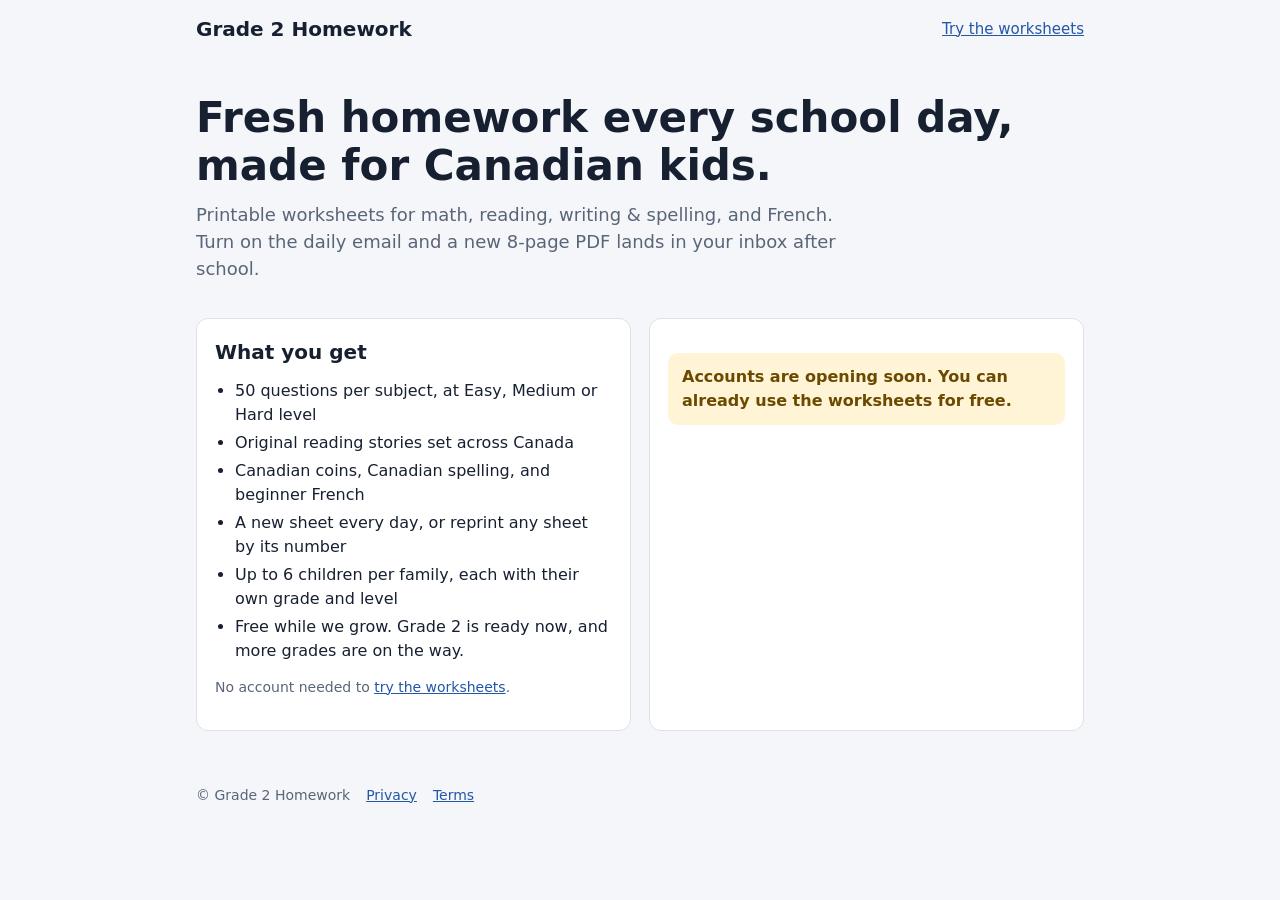
==== admin.html @ 97f7e4bf "Update website" ====
<!doctype html>
<html lang="en">
<head>
<meta charset="utf-8">
<meta name="viewport" content="width=device-width, initial-scale=1">
<meta http-equiv="Content-Security-Policy" content="default-src 'none'; script-src 'self'; style-src 'self'; img-src 'self' data:; connect-src https://*.supabase.co; base-uri 'none'; form-action 'none'">
<meta name="referrer" content="no-referrer">
<meta name="robots" content="noindex">
<title>Admin · Grade 2 Homework</title>
<link rel="stylesheet" href="assets/style.css">
</head>
<body data-page="admin">
<div class="wrap">
  <header class="top">
    <a class="brand" href="index.html">Grade 2 Homework</a>
    <nav><a href="app.html">My account</a></nav>
  </header>
  <section class="card">
    <h2>Customers</h2>
    <p class="msg" id="adminMsg" role="status"></p>
    <div class="stats" id="stats"></div>
    <div class="table-wrap"><table>
      <thead><tr><th>Email</th><th>Province</th><th>Signed up</th><th>Last login</th><th>Children</th><th>Daily on</th><th>Emails sent</th></tr></thead>
      <tbody id="users"></tbody>
    </table></div>
  </section>
</div>
<script src="config.js"></script>
<script src="assets/app.js"></script>
</body>
</html>
---- assets/style.css ----
:root {
  --bg: #f4f6f9; --panel: #fff; --ink: #172031; --soft: #5a6577; --line: #dde2ea;
  --accent: #2457a6; --accent-ink: #fff; --good: #1d7a46; --bad: #b42318; --warn-bg: #fff4d6; --warn-ink: #6b4a00;
  --radius: 12px;
}
@media (prefers-color-scheme: dark) {
  :root:not([data-theme="light"]) {
    --bg: #12161d; --panel: #1b212b; --ink: #e8ecf2; --soft: #a3adbd; --line: #2c3442;
    --accent: #7aa7ec; --accent-ink: #0e1420; --good: #5cc98b; --bad: #f2867c; --warn-bg: #3a2f12; --warn-ink: #f3d68b;
  }
}
* { box-sizing: border-box; }
html, body { margin: 0; }
body { background: var(--bg); color: var(--ink); font: 16px/1.5 system-ui, -apple-system, "Segoe UI", Roboto, Arial, sans-serif; }
a { color: var(--accent); }
.wrap { max-width: 920px; margin: 0 auto; padding: 0 16px; }
header.top { display: flex; align-items: center; gap: 12px; padding: 14px 0; flex-wrap: wrap; }
header.top .brand { font-weight: 800; font-size: 20px; text-decoration: none; color: var(--ink); }
header.top nav { margin-left: auto; display: flex; gap: 14px; flex-wrap: wrap; font-size: 15px; }
.hero { padding: 36px 0 12px; }
.hero h1 { font-size: clamp(28px, 5vw, 42px); line-height: 1.15; margin: 0 0 10px; }
.hero p { color: var(--soft); font-size: 18px; max-width: 640px; margin: 0; }
.grid2 { display: grid; grid-template-columns: repeat(auto-fit, minmax(280px, 1fr)); gap: 18px; margin: 24px 0; }
.card { background: var(--panel); border: 1px solid var(--line); border-radius: var(--radius); padding: 18px; }
.card h2 { margin: 0 0 12px; font-size: 20px; }
.card h3 { margin: 0 0 8px; font-size: 17px; }
.muted { color: var(--soft); }
.small { font-size: 14px; }
ul.features { padding-left: 20px; margin: 8px 0 0; }
ul.features li { margin: 4px 0; }
form { display: grid; gap: 10px; }
label { display: grid; gap: 4px; font-weight: 600; font-size: 14px; }
input, select { font: inherit; padding: 9px 10px; border: 1px solid var(--line); border-radius: 8px; background: var(--bg); color: var(--ink); width: 100%; }
input[type="checkbox"] { width: auto; }
.check { display: flex; align-items: center; gap: 8px; font-weight: 500; }
button, .btn { font: inherit; font-weight: 650; border: 1px solid var(--accent); background: var(--accent); color: var(--accent-ink);
  border-radius: 8px; padding: 9px 14px; cursor: pointer; text-decoration: none; display: inline-block; text-align: center; }
button.ghost, .btn.ghost { background: transparent; color: var(--accent); }
button.danger { background: transparent; color: var(--bad); border-color: var(--bad); }
button:disabled { opacity: .6; cursor: wait; }
.tabs { display: flex; gap: 6px; margin-bottom: 12px; }
.tabs button { flex: 1; }
.msg { margin: 0; font-weight: 600; min-height: 1.5em; }
.msg.ok { color: var(--good); }
.msg.err { color: var(--bad); }
.notice { background: var(--warn-bg); color: var(--warn-ink); border-radius: 10px; padding: 12px 14px; font-weight: 600; }
.child { border: 1px solid var(--line); border-radius: 10px; padding: 14px; display: grid; gap: 10px; }
.child-head { display: flex; align-items: center; gap: 10px; flex-wrap: wrap; }
.child-head strong { font-size: 18px; }
.row { display: flex; gap: 10px; flex-wrap: wrap; align-items: end; }
.row > * { flex: 1 1 140px; }
.row > button, .row > .btn { flex: 0 0 auto; }
.list { display: grid; gap: 12px; }
table { width: 100%; border-collapse: collapse; font-size: 14px; }
th, td { text-align: left; padding: 8px 6px; border-bottom: 1px solid var(--line); vertical-align: top; }
.table-wrap { overflow-x: auto; }
.stats { display: grid; grid-template-columns: repeat(auto-fit, minmax(140px, 1fr)); gap: 12px; margin-bottom: 16px; }
.stat { background: var(--bg); border-radius: 10px; padding: 12px; }
.stat b { display: block; font-size: 26px; }
footer.bottom { color: var(--soft); font-size: 14px; padding: 30px 0 40px; display: flex; gap: 16px; flex-wrap: wrap; }
.prose { max-width: 720px; }
.prose h2 { margin-top: 28px; }
[hidden] { display: none !important; }
.mt { margin-top: 16px; }
.mt2 { margin-top: 24px; }
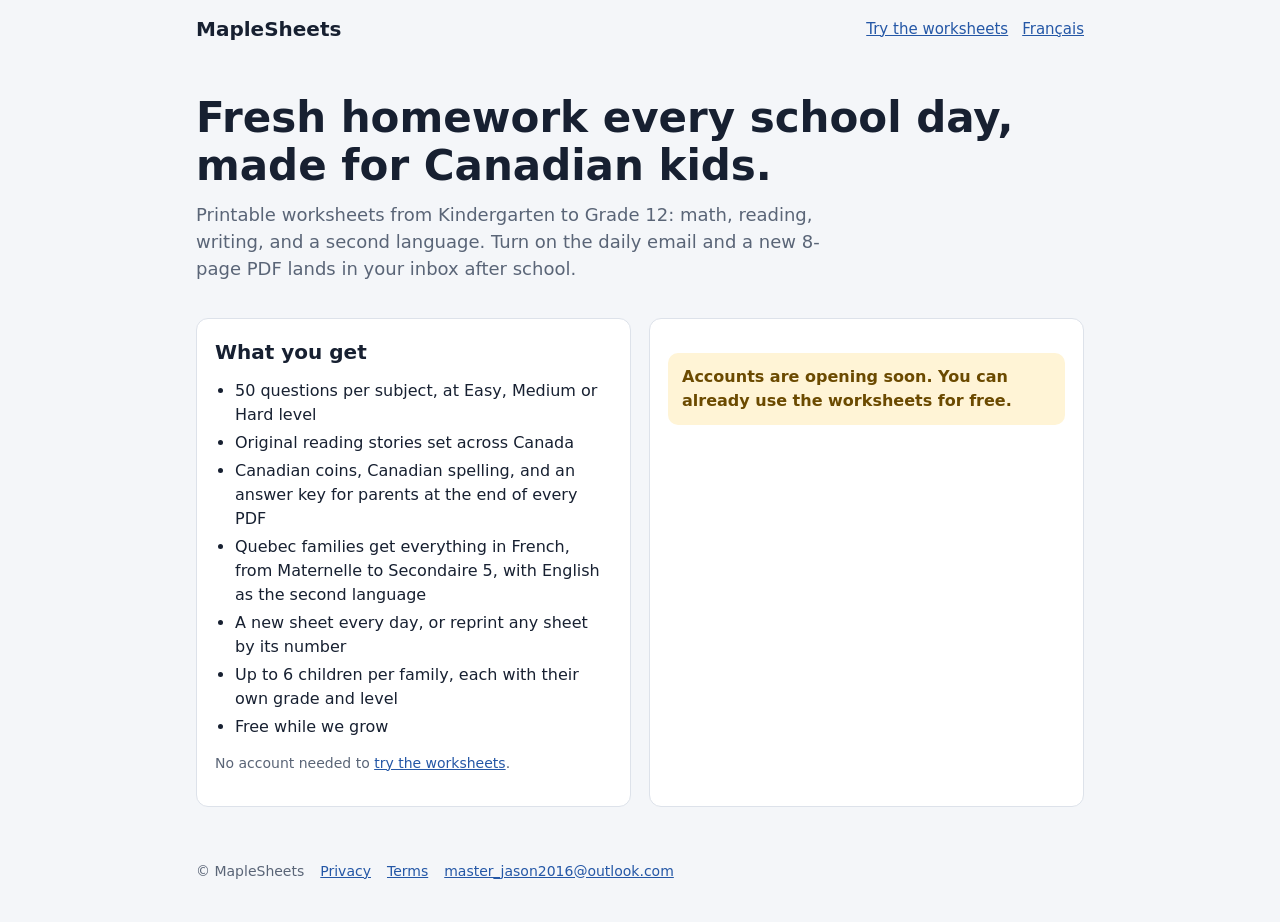
==== commit c615256e: "Update website" ====
--- a/admin.html
+++ b/admin.html
@@ -6,13 +6,13 @@
 <meta http-equiv="Content-Security-Policy" content="default-src 'none'; script-src 'self'; style-src 'self'; img-src 'self' data:; connect-src https://*.supabase.co; base-uri 'none'; form-action 'none'">
 <meta name="referrer" content="no-referrer">
 <meta name="robots" content="noindex">
-<title>Admin · Grade 2 Homework</title>
+<title>Admin · MapleSheets</title>
 <link rel="stylesheet" href="assets/style.css">
 </head>
 <body data-page="admin">
 <div class="wrap">
   <header class="top">
-    <a class="brand" href="index.html">Grade 2 Homework</a>
+    <a class="brand" href="index.html">MapleSheets</a>
     <nav><a href="app.html">My account</a></nav>
   </header>
   <section class="card">
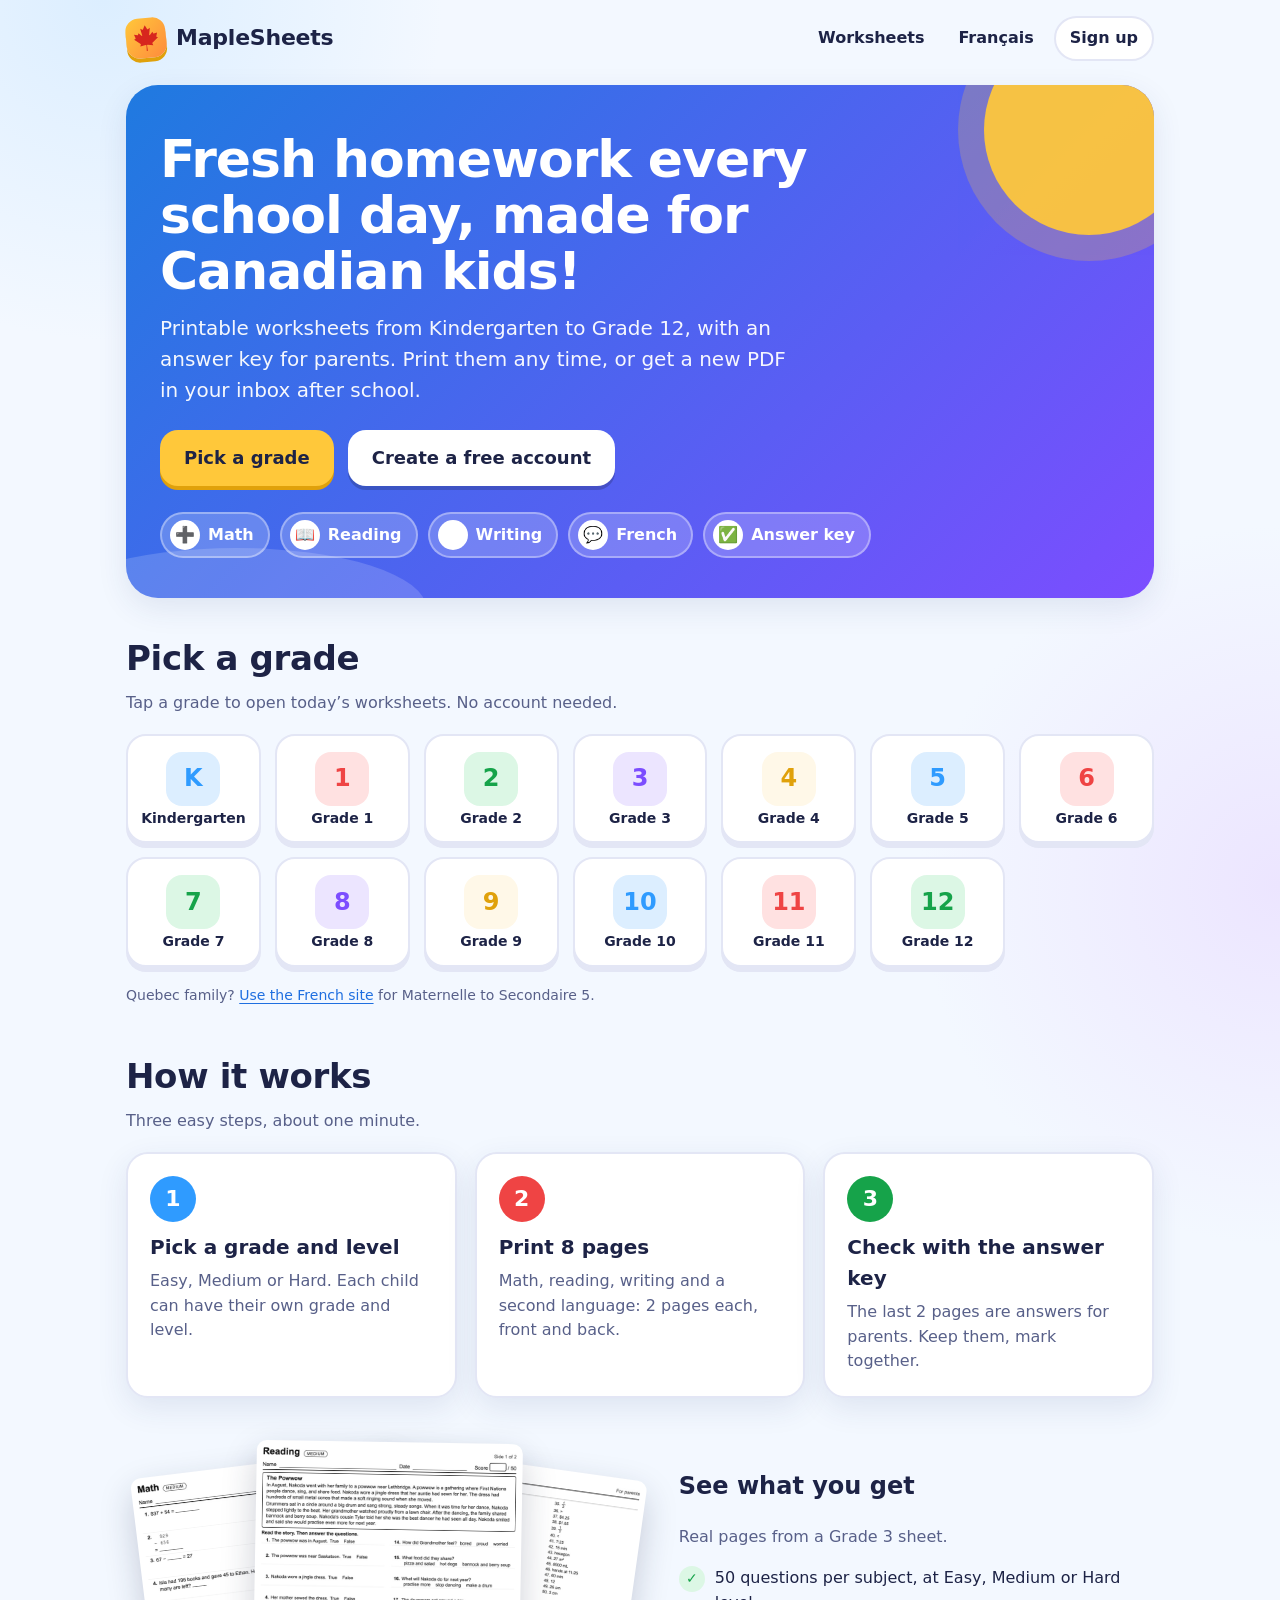
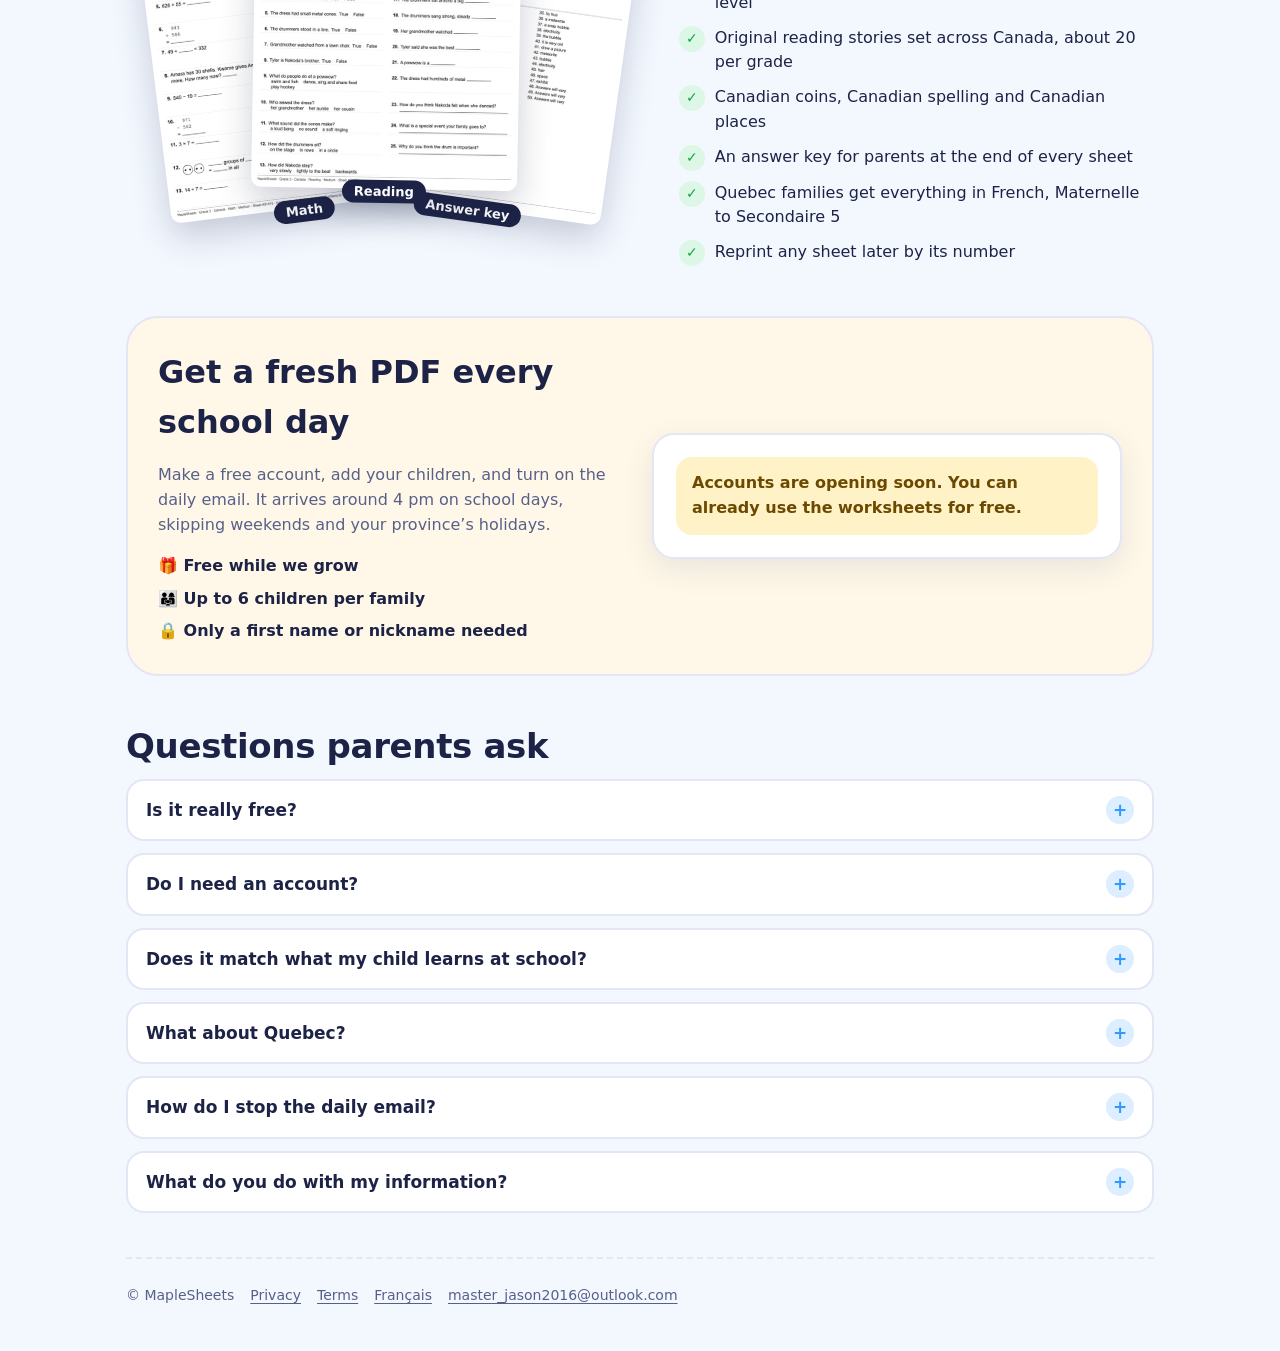
==== commit cad2c1c4: "Update website" ====
--- a/admin.html
+++ b/admin.html
@@ -12,7 +12,7 @@
 <body data-page="admin">
 <div class="wrap">
   <header class="top">
-    <a class="brand" href="index.html">MapleSheets</a>
+    <a class="brand" href="index.html"><span class="logo" aria-hidden="true"><svg viewBox="-2015 -2015 4030 4030"><path d="m-90 2030 45-863a95 95 0 0 0-111-98l-859 151 116-320a65 65 0 0 0-20-73l-941-762 212-99a65 65 0 0 0 34-79l-186-572 542 115a65 65 0 0 0 73-38l105-247 423 454a65 65 0 0 0 111-57l-204-1052 327 189a65 65 0 0 0 91-27l332-652 332 652a65 65 0 0 0 91 27l327-189-204 1052a65 65 0 0 0 111 57l423-454 105 247a65 65 0 0 0 73 38l542-115-186 572a65 65 0 0 0 34 79l212 99-941 762a65 65 0 0 0-20 73l116 320-859-151a95 95 0 0 0-111 98l45 863z"/></svg></span><span>MapleSheets</span></a>
     <nav><a href="app.html">My account</a></nav>
   </header>
   <section class="card">
--- a/assets/style.css
+++ b/assets/style.css
@@ -1,65 +1,228 @@
+/* MapleSheets website — bright & playful. Light by default, dark when the device is in dark mode. */
 :root {
-  --bg: #f4f6f9; --panel: #fff; --ink: #172031; --soft: #5a6577; --line: #dde2ea;
-  --accent: #2457a6; --accent-ink: #fff; --good: #1d7a46; --bad: #b42318; --warn-bg: #fff4d6; --warn-ink: #6b4a00;
-  --radius: 12px;
+  --bg: #f3f8ff; --bg2: #fff8e8; --panel: #fff; --ink: #1d2346; --soft: #586089; --line: #e3e6f5;
+  --sky: #2f9bff; --sky-soft: #dceeff; --sun: #ffc83a; --sun-deep: #e0a10b; --maple: #ef4444; --maple-soft: #ffe1e1;
+  --leaf: #16a34a; --leaf-soft: #dcf7e5; --grape: #7c4dff; --grape-soft: #ece5ff; --pink: #ec4899;
+  --accent: #1f6fe0; --btn-ink: #1d2346; --good: #15803d; --bad: #c81e1e; --warn-bg: #fff2c7; --warn-ink: #6b4a00;
+  --shadow: 0 10px 30px rgba(36, 54, 120, .10); --radius: 22px;
+  --hero-a: #1f7ae0; --hero-b: #7c4dff; --hero-ink: #fff;
+  --round: ui-rounded, "SF Pro Rounded", "Arial Rounded MT Bold", "Nunito", "Quicksand", system-ui, -apple-system, "Segoe UI", Roboto, Arial, sans-serif;
+  color-scheme: light;
 }
 @media (prefers-color-scheme: dark) {
   :root:not([data-theme="light"]) {
-    --bg: #12161d; --panel: #1b212b; --ink: #e8ecf2; --soft: #a3adbd; --line: #2c3442;
-    --accent: #7aa7ec; --accent-ink: #0e1420; --good: #5cc98b; --bad: #f2867c; --warn-bg: #3a2f12; --warn-ink: #f3d68b;
+    --bg: #11152e; --bg2: #171b3a; --panel: #1c2147; --ink: #eef0ff; --soft: #aab1da; --line: #2d3466;
+    --sky: #5db4ff; --sky-soft: #1d2c58; --sun: #ffd25c; --sun-deep: #c99412; --maple: #ff6b6b; --maple-soft: #3a1f33;
+    --leaf: #4ade80; --leaf-soft: #173a2e; --grape: #a78bfa; --grape-soft: #2a2355; --pink: #f472b6;
+    --accent: #8cc4ff; --btn-ink: #1d2346; --good: #5fdb8f; --bad: #ff8a80; --warn-bg: #3a3014; --warn-ink: #f6dc8f;
+    --shadow: 0 10px 30px rgba(0, 0, 0, .35);
+    --hero-a: #2463b8; --hero-b: #5a3fc4; --hero-ink: #fff;
+    color-scheme: dark;
   }
 }
+:root[data-theme="dark"] {
+  --bg: #11152e; --bg2: #171b3a; --panel: #1c2147; --ink: #eef0ff; --soft: #aab1da; --line: #2d3466;
+  --sky: #5db4ff; --sky-soft: #1d2c58; --sun: #ffd25c; --sun-deep: #c99412; --maple: #ff6b6b; --maple-soft: #3a1f33;
+  --leaf: #4ade80; --leaf-soft: #173a2e; --grape: #a78bfa; --grape-soft: #2a2355; --pink: #f472b6;
+  --accent: #8cc4ff; --good: #5fdb8f; --bad: #ff8a80; --warn-bg: #3a3014; --warn-ink: #f6dc8f;
+  --shadow: 0 10px 30px rgba(0, 0, 0, .35); --hero-a: #2463b8; --hero-b: #5a3fc4; color-scheme: dark;
+}
+
 * { box-sizing: border-box; }
 html, body { margin: 0; }
-body { background: var(--bg); color: var(--ink); font: 16px/1.5 system-ui, -apple-system, "Segoe UI", Roboto, Arial, sans-serif; }
-a { color: var(--accent); }
-.wrap { max-width: 920px; margin: 0 auto; padding: 0 16px; }
-header.top { display: flex; align-items: center; gap: 12px; padding: 14px 0; flex-wrap: wrap; }
-header.top .brand { font-weight: 800; font-size: 20px; text-decoration: none; color: var(--ink); }
-header.top nav { margin-left: auto; display: flex; gap: 14px; flex-wrap: wrap; font-size: 15px; }
-.hero { padding: 36px 0 12px; }
-.hero h1 { font-size: clamp(28px, 5vw, 42px); line-height: 1.15; margin: 0 0 10px; }
-.hero p { color: var(--soft); font-size: 18px; max-width: 640px; margin: 0; }
-.grid2 { display: grid; grid-template-columns: repeat(auto-fit, minmax(280px, 1fr)); gap: 18px; margin: 24px 0; }
-.card { background: var(--panel); border: 1px solid var(--line); border-radius: var(--radius); padding: 18px; }
-.card h2 { margin: 0 0 12px; font-size: 20px; }
-.card h3 { margin: 0 0 8px; font-size: 17px; }
+html { scroll-behavior: smooth; }
+body {
+  background: var(--bg); color: var(--ink);
+  font: 16px/1.55 system-ui, -apple-system, "Segoe UI", Roboto, Arial, sans-serif;
+  background-image: radial-gradient(circle at 8% 0%, var(--sky-soft) 0, transparent 340px),
+                    radial-gradient(circle at 100% 30%, var(--grape-soft) 0, transparent 360px);
+  background-repeat: no-repeat;
+}
+h1, h2, h3, .brand, button, .btn, .tile b, .step-n, summary { font-family: var(--round); }
+a { color: var(--accent); text-underline-offset: 3px; }
+:focus-visible { outline: 3px solid var(--sky); outline-offset: 2px; border-radius: 8px; }
+.wrap { max-width: 1060px; margin: 0 auto; padding: 0 16px; }
+.sr-only { position: absolute; width: 1px; height: 1px; overflow: hidden; clip: rect(0 0 0 0); white-space: nowrap; }
+
+/* ---------- header ---------- */
+header.top { display: flex; align-items: center; gap: 12px; padding: 16px 0; flex-wrap: wrap; }
+.brand { display: inline-flex; align-items: center; gap: 10px; font-weight: 800; font-size: 22px; text-decoration: none; color: var(--ink); letter-spacing: -.01em; }
+.logo { width: 40px; height: 40px; border-radius: 13px; display: grid; place-items: center; flex: 0 0 auto;
+  background: linear-gradient(135deg, var(--sun), #ff8a3d); box-shadow: 0 4px 0 var(--sun-deep); transform: rotate(-6deg); }
+.logo svg { width: 26px; height: 26px; fill: #d7261e; }
+header.top nav { margin-left: auto; display: flex; gap: 6px; flex-wrap: wrap; align-items: center; }
+header.top nav a { text-decoration: none; color: var(--ink); font-weight: 650; padding: 8px 14px; border-radius: 999px; }
+header.top nav a:hover { background: var(--sky-soft); }
+header.top nav a.pill { background: var(--panel); border: 2px solid var(--line); }
+
+/* ---------- buttons ---------- */
+button, .btn {
+  font-size: 16px; font-weight: 800; border: 0; border-radius: 14px; padding: 11px 18px; cursor: pointer;
+  text-decoration: none; display: inline-flex; align-items: center; justify-content: center; gap: 8px; text-align: center;
+  background: var(--sun); color: var(--btn-ink); box-shadow: 0 4px 0 var(--sun-deep);
+  transition: transform .08s ease, box-shadow .08s ease, filter .15s ease;
+}
+button:hover, .btn:hover { filter: brightness(1.04); }
+button:active, .btn:active { transform: translateY(3px); box-shadow: 0 1px 0 var(--sun-deep); }
+button.ghost, .btn.ghost { background: var(--panel); color: var(--ink); box-shadow: 0 0 0 2px var(--line) inset, 0 4px 0 var(--line); }
+button.ghost:active, .btn.ghost:active { box-shadow: 0 0 0 2px var(--line) inset, 0 1px 0 var(--line); }
+button.danger { background: var(--panel); color: var(--bad); box-shadow: 0 0 0 2px var(--bad) inset; }
+button.danger:active { transform: none; }
+.btn.big { font-size: 18px; padding: 14px 24px; border-radius: 18px; }
+.btn.white { background: #fff; color: #1d2346; box-shadow: 0 4px 0 rgba(0, 0, 0, .18); }
+button:disabled { opacity: .6; cursor: wait; transform: none; }
+
+/* ---------- hero ---------- */
+.hero {
+  position: relative; overflow: hidden; margin: 8px 0 34px; padding: 46px 34px 40px; border-radius: 32px;
+  background: linear-gradient(135deg, var(--hero-a), var(--hero-b)); color: var(--hero-ink); box-shadow: var(--shadow);
+}
+.hero::before, .hero::after { content: ""; position: absolute; border-radius: 50%; pointer-events: none; }
+.hero::before { width: 210px; height: 210px; right: -40px; top: -60px; background: var(--sun); opacity: .95; box-shadow: 0 0 0 26px rgba(255, 200, 58, .25); }
+.hero::after { width: 380px; height: 120px; left: -80px; bottom: -70px; background: rgba(255, 255, 255, .16); }
+.hero > * { position: relative; z-index: 1; }
+.hero h1 { font-size: clamp(30px, 5.4vw, 52px); line-height: 1.08; margin: 0 0 14px; max-width: 760px; letter-spacing: -.02em; }
+.hero p.lead { font-size: clamp(17px, 2.2vw, 20px); max-width: 640px; margin: 0 0 24px; opacity: .95; }
+.hero .cta { display: flex; gap: 14px; flex-wrap: wrap; }
+.bubbles { display: flex; flex-wrap: wrap; gap: 10px; margin: 26px 0 0; padding: 0; list-style: none; }
+.bubbles li { background: rgba(255, 255, 255, .2); border: 2px solid rgba(255, 255, 255, .35); border-radius: 999px; padding: 6px 14px 6px 8px;
+  font-weight: 700; display: inline-flex; align-items: center; gap: 8px; }
+.bubbles li span { width: 30px; height: 30px; display: grid; place-items: center; border-radius: 50%; background: #fff; font-size: 16px; }
+
+/* ---------- sections ---------- */
+.section { margin: 0 0 44px; }
+.section > h2, .section-head h2 { font-size: clamp(24px, 3.6vw, 34px); margin: 0 0 6px; letter-spacing: -.01em; }
+.section-head p, .section > p.sub { margin: 0 0 18px; color: var(--soft); }
+.grid2 { display: grid; grid-template-columns: repeat(auto-fit, minmax(300px, 1fr)); gap: 20px; margin: 20px 0; align-items: start; }
+.card { background: var(--panel); border: 2px solid var(--line); border-radius: var(--radius); padding: 22px; box-shadow: var(--shadow); }
+.card h2 { margin: 0 0 12px; font-size: 22px; }
+.card h3 { margin: 0 0 8px; font-size: 18px; }
 .muted { color: var(--soft); }
 .small { font-size: 14px; }
-ul.features { padding-left: 20px; margin: 8px 0 0; }
-ul.features li { margin: 4px 0; }
-form { display: grid; gap: 10px; }
-label { display: grid; gap: 4px; font-weight: 600; font-size: 14px; }
-input, select { font: inherit; padding: 9px 10px; border: 1px solid var(--line); border-radius: 8px; background: var(--bg); color: var(--ink); width: 100%; }
-input[type="checkbox"] { width: auto; }
-.check { display: flex; align-items: center; gap: 8px; font-weight: 500; }
-button, .btn { font: inherit; font-weight: 650; border: 1px solid var(--accent); background: var(--accent); color: var(--accent-ink);
-  border-radius: 8px; padding: 9px 14px; cursor: pointer; text-decoration: none; display: inline-block; text-align: center; }
-button.ghost, .btn.ghost { background: transparent; color: var(--accent); }
-button.danger { background: transparent; color: var(--bad); border-color: var(--bad); }
-button:disabled { opacity: .6; cursor: wait; }
-.tabs { display: flex; gap: 6px; margin-bottom: 12px; }
-.tabs button { flex: 1; }
-.msg { margin: 0; font-weight: 600; min-height: 1.5em; }
+
+/* grade tiles */
+.tiles { display: grid; grid-template-columns: repeat(auto-fill, minmax(118px, 1fr)); gap: 14px; }
+.tile {
+  --c: var(--sky); --cs: var(--sky-soft);
+  display: grid; gap: 4px; justify-items: center; text-align: center; text-decoration: none; color: var(--ink);
+  background: var(--panel); border: 2px solid var(--line); border-radius: 20px; padding: 16px 8px 14px;
+  box-shadow: 0 5px 0 var(--line); transition: transform .12s ease, box-shadow .12s ease, border-color .12s ease;
+}
+.tile b { width: 54px; height: 54px; border-radius: 16px; display: grid; place-items: center; font-size: 24px; font-weight: 900;
+  background: var(--cs); color: var(--c); }
+.tile span { font-weight: 700; font-size: 14px; line-height: 1.25; }
+.tile:hover { transform: translateY(-4px) rotate(-1deg); border-color: var(--c); box-shadow: 0 9px 0 var(--c); }
+.tile:nth-child(5n+2) { --c: var(--maple); --cs: var(--maple-soft); }
+.tile:nth-child(5n+3) { --c: var(--leaf); --cs: var(--leaf-soft); }
+.tile:nth-child(5n+4) { --c: var(--grape); --cs: var(--grape-soft); }
+.tile:nth-child(5n+5) { --c: var(--sun-deep); --cs: var(--bg2); }
+
+/* how it works */
+.steps { display: grid; grid-template-columns: repeat(auto-fit, minmax(230px, 1fr)); gap: 18px; counter-reset: step; }
+.step { background: var(--panel); border: 2px solid var(--line); border-radius: var(--radius); padding: 22px; box-shadow: var(--shadow); }
+.step-n { width: 46px; height: 46px; border-radius: 50%; display: grid; place-items: center; font-weight: 900; font-size: 22px; color: #fff; background: var(--sky); margin-bottom: 10px; }
+.step:nth-child(2) .step-n { background: var(--maple); }
+.step:nth-child(3) .step-n { background: var(--leaf); }
+.step h3 { margin: 0 0 6px; font-size: 20px; }
+.step p { margin: 0; color: var(--soft); }
+
+/* sample pages */
+.samples { display: grid; grid-template-columns: minmax(0, 1.1fr) minmax(0, 1fr); gap: 30px; align-items: center; }
+.fan { position: relative; height: 430px; margin: 0 24px; }
+.fan figure { position: absolute; margin: 0; width: 56%; top: 20px; background: #fff; border-radius: 10px; padding: 6px;
+  box-shadow: 0 14px 34px rgba(29, 35, 70, .22); transition: transform .2s ease; }
+.fan figure img { display: block; width: 100%; height: auto; border-radius: 4px; }
+.fan figcaption { position: absolute; left: 50%; bottom: -14px; transform: translateX(-50%); white-space: nowrap; font: 800 13px var(--round);
+  background: var(--ink); color: var(--panel); padding: 4px 12px; border-radius: 999px; }
+.fan figure:nth-child(1) { left: 0; transform: rotate(-7deg); }
+.fan figure:nth-child(2) { left: 22%; top: 0; transform: rotate(1deg); z-index: 2; }
+.fan figure:nth-child(3) { left: 44%; transform: rotate(8deg); }
+.fan figure:hover { transform: rotate(0) scale(1.04); z-index: 3; }
+ul.features { list-style: none; padding: 0; margin: 0; display: grid; gap: 10px; }
+ul.features li { display: flex; gap: 10px; align-items: flex-start; }
+ul.features li::before { content: "✓"; flex: 0 0 26px; height: 26px; border-radius: 50%; display: grid; place-items: center; font-weight: 900; font-size: 14px;
+  background: var(--leaf-soft); color: var(--leaf); }
+
+/* join (sign up) */
+.join { display: grid; grid-template-columns: minmax(0, 1fr) minmax(0, 1fr); gap: 24px; align-items: center;
+  background: var(--bg2); border: 2px solid var(--line); border-radius: 32px; padding: 30px; }
+.join h2 { font-size: clamp(24px, 3.4vw, 32px); margin: 0 0 10px; }
+.join .perks { list-style: none; padding: 0; margin: 14px 0 0; display: grid; gap: 8px; font-weight: 650; }
+
+/* FAQ */
+.faq { display: grid; gap: 12px; }
+.faq details { background: var(--panel); border: 2px solid var(--line); border-radius: 18px; padding: 0 18px; }
+.faq summary { cursor: pointer; list-style: none; font-weight: 800; font-size: 17px; padding: 16px 30px 16px 0; position: relative; }
+.faq summary::-webkit-details-marker { display: none; }
+.faq summary::after { content: "+"; position: absolute; right: 0; top: 50%; transform: translateY(-50%); width: 28px; height: 28px; border-radius: 50%;
+  display: grid; place-items: center; background: var(--sky-soft); color: var(--sky); font-weight: 900; }
+.faq details[open] summary::after { content: "–"; }
+.faq details p { margin: 0 0 16px; color: var(--soft); }
+
+/* ---------- forms ---------- */
+form { display: grid; gap: 12px; }
+label { display: grid; gap: 5px; font-weight: 700; font-size: 14px; }
+input, select { font: inherit; padding: 11px 13px; border: 2px solid var(--line); border-radius: 12px; background: var(--bg); color: var(--ink); width: 100%; }
+input:focus, select:focus { border-color: var(--sky); outline: none; box-shadow: 0 0 0 4px var(--sky-soft); }
+input[type="checkbox"] { width: 20px; height: 20px; accent-color: var(--leaf); }
+.check { display: flex; align-items: center; gap: 10px; font-weight: 600; }
+.tabs { display: flex; gap: 6px; margin-bottom: 14px; padding: 5px; background: var(--bg); border-radius: 16px; }
+.tabs button { flex: 1; box-shadow: none; border-radius: 12px; }
+.tabs button.ghost { background: transparent; box-shadow: none; color: var(--soft); }
+.tabs button:active { transform: none; }
+.msg { margin: 0; font-weight: 700; min-height: 1.5em; }
 .msg.ok { color: var(--good); }
 .msg.err { color: var(--bad); }
-.notice { background: var(--warn-bg); color: var(--warn-ink); border-radius: 10px; padding: 12px 14px; font-weight: 600; }
-.child { border: 1px solid var(--line); border-radius: 10px; padding: 14px; display: grid; gap: 10px; }
+.notice { background: var(--warn-bg); color: var(--warn-ink); border-radius: 16px; padding: 14px 16px; font-weight: 700; margin: 0; }
+
+/* ---------- account page ---------- */
+.page-title { display: flex; align-items: center; gap: 14px; flex-wrap: wrap; margin: 6px 0 4px; }
+.page-title h1 { font-size: clamp(26px, 4vw, 38px); margin: 0; letter-spacing: -.01em; }
+.child { border: 2px solid var(--line); border-radius: 18px; padding: 16px; display: grid; gap: 12px; background: var(--bg); position: relative; }
+.child::before { content: ""; position: absolute; left: -2px; top: 16px; bottom: 16px; width: 6px; border-radius: 0 6px 6px 0; background: var(--sky); }
+.child:nth-child(4n+2)::before { background: var(--maple); }
+.child:nth-child(4n+3)::before { background: var(--leaf); }
+.child:nth-child(4n+4)::before { background: var(--grape); }
 .child-head { display: flex; align-items: center; gap: 10px; flex-wrap: wrap; }
-.child-head strong { font-size: 18px; }
+.child-head strong { font: 900 20px var(--round); }
 .row { display: flex; gap: 10px; flex-wrap: wrap; align-items: end; }
 .row > * { flex: 1 1 140px; }
 .row > button, .row > .btn { flex: 0 0 auto; }
 .list { display: grid; gap: 12px; }
 table { width: 100%; border-collapse: collapse; font-size: 14px; }
-th, td { text-align: left; padding: 8px 6px; border-bottom: 1px solid var(--line); vertical-align: top; }
+th, td { text-align: left; padding: 9px 8px; border-bottom: 2px solid var(--line); vertical-align: top; }
+th { font-family: var(--round); color: var(--soft); }
 .table-wrap { overflow-x: auto; }
-.stats { display: grid; grid-template-columns: repeat(auto-fit, minmax(140px, 1fr)); gap: 12px; margin-bottom: 16px; }
-.stat { background: var(--bg); border-radius: 10px; padding: 12px; }
-.stat b { display: block; font-size: 26px; }
-footer.bottom { color: var(--soft); font-size: 14px; padding: 30px 0 40px; display: flex; gap: 16px; flex-wrap: wrap; }
-.prose { max-width: 720px; }
-.prose h2 { margin-top: 28px; }
+.stats { display: grid; grid-template-columns: repeat(auto-fit, minmax(150px, 1fr)); gap: 12px; margin-bottom: 16px; }
+.stat { background: var(--sky-soft); border-radius: 18px; padding: 14px; font-weight: 700; }
+.stat:nth-child(2) { background: var(--maple-soft); }
+.stat:nth-child(3) { background: var(--leaf-soft); }
+.stat:nth-child(4) { background: var(--grape-soft); }
+.stat b { display: block; font: 900 30px var(--round); }
+
+/* ---------- text pages ---------- */
+.prose { max-width: 760px; background: var(--panel); border: 2px solid var(--line); border-radius: var(--radius); padding: 10px 28px 24px; box-shadow: var(--shadow); }
+.prose h1 { font-size: clamp(26px, 4vw, 36px); }
+.prose h2 { margin-top: 28px; font-size: 21px; }
+
+.wrap.prose { margin: 20px auto 40px; }
+
+/* ---------- footer ---------- */
+footer.bottom { color: var(--soft); font-size: 14px; padding: 26px 0 44px; margin-top: 10px; display: flex; gap: 16px; flex-wrap: wrap; align-items: center; border-top: 2px dashed var(--line); }
+footer.bottom a { color: var(--soft); }
+
 [hidden] { display: none !important; }
-.mt { margin-top: 16px; }
-.mt2 { margin-top: 24px; }
+.mt { margin-top: 18px; }
+.mt2 { margin-top: 28px; }
+
+@media (max-width: 760px) {
+  .hero { padding: 34px 20px 30px; border-radius: 26px; }
+  .hero::before { width: 130px; height: 130px; right: -40px; top: -40px; }
+  .samples, .join { grid-template-columns: 1fr; }
+  .join { padding: 22px 16px; }
+  .fan { height: 320px; }
+  header.top nav { margin-left: 0; width: 100%; }
+}
+@media (prefers-reduced-motion: reduce) {
+  * { transition: none !important; scroll-behavior: auto !important; }
+}
